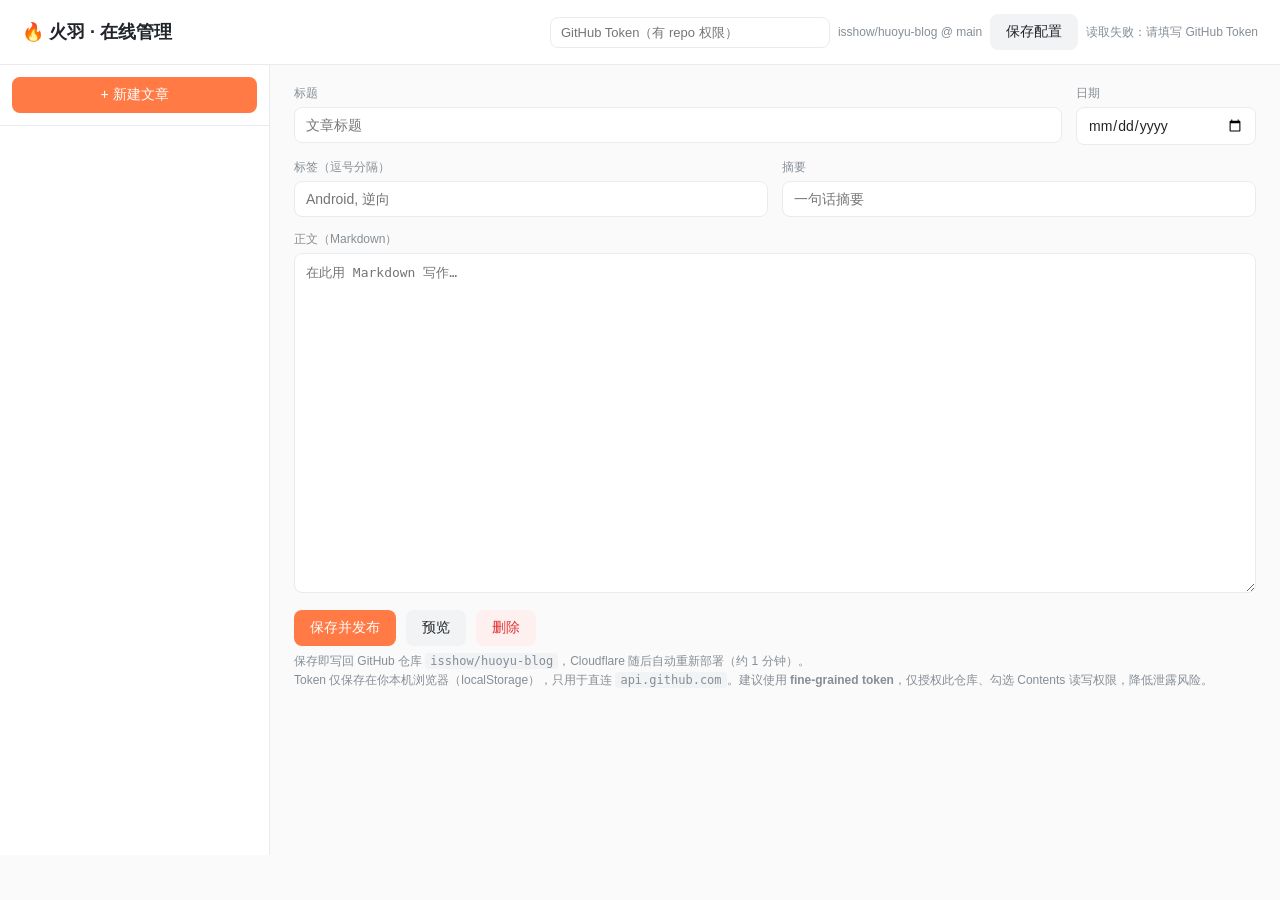
==== admin/index.html @ 3dd1e3a3 "feat: 在线管理后台（纯前端+GitHub API，可远程写文章并发布）" ====
<!DOCTYPE html>
<html lang="zh-CN">
<head>
<meta charset="UTF-8" />
<meta name="viewport" content="width=device-width, initial-scale=1.0" />
<title>火羽 · 在线管理</title>
<style>
  :root {
    --bg: #fafafa; --panel: #ffffff; --border: #e9ecef; --text: #212529;
    --muted: #868e96; --accent: #ff7a45; --accent-soft: #fff1e8; --radius: 10px;
    --shadow: 0 1px 3px rgba(0,0,0,.06);
  }
  * { box-sizing: border-box; }
  body {
    margin: 0; background: var(--bg); color: var(--text);
    font-family: -apple-system, BlinkMacSystemFont, "Segoe UI", "PingFang SC", "Microsoft YaHei", sans-serif;
    font-size: 14px;
  }
  header {
    padding: 14px 22px; border-bottom: 1px solid var(--border); background: var(--panel);
    display: flex; align-items: center; justify-content: space-between; gap: 16px; flex-wrap: wrap;
  }
  header h1 { font-size: 18px; margin: 0; }
  header h1 .feather { color: var(--accent); }
  .cfg { display: flex; align-items: center; gap: 8px; flex-wrap: wrap; }
  .cfg input {
    padding: 7px 10px; border: 1px solid var(--border); border-radius: 8px; font-size: 13px;
    font-family: inherit; background: #fff;
  }
  .cfg input.token { width: 280px; }
  .cfg .repo { color: var(--muted); font-size: 12px; }
  .status { font-size: 12px; color: var(--muted); }
  .layout { display: flex; height: calc(100vh - 110px); }
  .sidebar {
    width: 270px; min-width: 270px; border-right: 1px solid var(--border);
    background: var(--panel); display: flex; flex-direction: column;
  }
  .side-actions { padding: 12px; border-bottom: 1px solid var(--border); }
  .post-list { overflow-y: auto; flex: 1; }
  .post-item { padding: 11px 14px; border-bottom: 1px solid var(--border); cursor: pointer; }
  .post-item:hover { background: var(--accent-soft); }
  .post-item.active { background: var(--accent-soft); border-left: 3px solid var(--accent); padding-left: 11px; }
  .post-item .t { font-weight: 600; margin-bottom: 3px; }
  .post-item .m { color: var(--muted); font-size: 12px; }
  .editor { flex: 1; padding: 20px 24px; overflow-y: auto; }
  .field { margin-bottom: 14px; }
  .field label { display: block; font-size: 12px; color: var(--muted); margin-bottom: 5px; }
  .field input, .field textarea {
    width: 100%; padding: 9px 11px; border: 1px solid var(--border); border-radius: 8px;
    font-size: 14px; font-family: inherit; background: #fff; color: var(--text);
  }
  .field input:focus, .field textarea:focus { outline: none; border-color: var(--accent); }
  .field textarea.content { min-height: 340px; resize: vertical; font-family: "SFMono-Regular", Consolas, Menlo, monospace; font-size: 13px; line-height: 1.6; }
  .row { display: flex; gap: 14px; }
  .row .field { flex: 1; }
  .actions { display: flex; gap: 10px; margin-top: 6px; }
  button {
    border: none; border-radius: 8px; padding: 9px 16px; font-size: 14px; cursor: pointer; font-family: inherit;
  }
  .btn-primary { background: var(--accent); color: #fff; }
  .btn-primary:hover { filter: brightness(1.05); }
  .btn-ghost { background: #f1f3f5; color: var(--text); }
  .btn-ghost:hover { background: #e9ecef; }
  .btn-danger { background: #fff0f0; color: #e03131; }
  .btn-danger:hover { background: #ffe3e3; }
  #preview {
    border: 1px dashed var(--border); border-radius: 8px; padding: 16px; display: none; background: #fff;
  }
  #preview h1,#preview h2,#preview h3 { margin-top: .6em; }
  #preview pre { background:#f6f8fa; padding:14px; border-radius:8px; overflow:auto; }
  #preview code { background:#f3f4f6; padding:2px 5px; border-radius:4px; font-size:.9em; }
  #preview pre code { background:none; padding:0; }
  .hint { font-size: 12px; color: var(--muted); margin: 6px 0 0; line-height: 1.6; }
  .hint code { background:#f1f3f5; padding:1px 5px; border-radius:4px; }
</style>
</head>
<body>
<header>
  <h1><span class="feather">🔥</span> 火羽 · 在线管理</h1>
  <div class="cfg">
    <input class="token" id="f-token" type="password" placeholder="GitHub Token（有 repo 权限）" />
    <span class="repo" id="repo-label">isshow/huoyu-blog @ main</span>
    <button class="btn-ghost" id="btn-cfg">保存配置</button>
    <span class="status" id="status">就绪</span>
  </div>
</header>

<div class="layout">
  <aside class="sidebar">
    <div class="side-actions">
      <button class="btn-primary" id="btn-new" style="width:100%">+ 新建文章</button>
    </div>
    <div class="post-list" id="post-list"></div>
  </aside>

  <main class="editor">
    <input type="hidden" id="f-id" />
    <div class="row">
      <div class="field">
        <label>标题</label>
        <input id="f-title" placeholder="文章标题" />
      </div>
      <div class="field" style="max-width:180px">
        <label>日期</label>
        <input id="f-date" type="date" />
      </div>
    </div>
    <div class="row">
      <div class="field">
        <label>标签（逗号分隔）</label>
        <input id="f-tags" placeholder="Android, 逆向" />
      </div>
      <div class="field">
        <label>摘要</label>
        <input id="f-excerpt" placeholder="一句话摘要" />
      </div>
    </div>
    <div class="field">
      <label>正文（Markdown）</label>
      <textarea id="f-content" class="content" placeholder="在此用 Markdown 写作…"></textarea>
    </div>
    <div class="actions">
      <button class="btn-primary" id="btn-save">保存并发布</button>
      <button class="btn-ghost" id="btn-preview">预览</button>
      <button class="btn-danger" id="btn-delete">删除</button>
    </div>
    <p class="hint">
      保存即写回 GitHub 仓库 <code>isshow/huoyu-blog</code>，Cloudflare 随后自动重新部署（约 1 分钟）。<br>
      Token 仅保存在你本机浏览器（localStorage），只用于直连 <code>api.github.com</code>。建议使用
      <b>fine-grained token</b>，仅授权此仓库、勾选 Contents 读写权限，降低泄露风险。
    </p>
    <div id="preview" style="margin-top:16px"></div>
  </main>
</div>

<script src="../js/marked.min.js"></script>
<script src="../js/purify.min.js"></script>
<script src="../js/highlight.min.js"></script>
<script>
  const $ = id => document.getElementById(id);
  function setStatus(t) { $('status').textContent = t; }
  function esc(s) {
    return String(s).replace(/[&<>"]/g, c => ({ '&':'&amp;','<':'&lt;','>':'&gt;','"':'&quot;' }[c]));
  }

  const CFG = { owner: 'isshow', repo: 'huoyu-blog', branch: 'main' };
  let TOKEN = localStorage.getItem('huoyu-gh-token') || '';
  let POSTS = [];
  let currentId = null;

  // base64（兼容中文）
  function b64(str) { return btoa(unescape(encodeURIComponent(str))); }
  function ub64(b) { return decodeURIComponent(escape(atob(b))); }

  // GitHub Contents API
  async function gh(method, path, body) {
    const r = await fetch('https://api.github.com/repos/' + CFG.owner + '/' + CFG.repo + '/contents/' + path, {
      method,
      headers: {
        'Authorization': 'Bearer ' + TOKEN,
        'Accept': 'application/vnd.github+json',
        'Content-Type': 'application/json'
      },
      body: body ? JSON.stringify(body) : undefined
    });
    if (!r.ok) {
      const t = await r.text().catch(() => '');
      throw new Error(method + ' ' + path + ' -> ' + r.status + ' ' + t.slice(0, 200));
    }
    return r.status === 204 ? null : r.json();
  }

  function splitTags(s) {
    return (s || '').split(',').map(t => t.trim()).filter(Boolean);
  }
  function genId(date) {
    let base = 'post-' + String(date || '').replace(/-/g, '');
    if (!POSTS.find(p => p.id === base)) return base;
    return base + '-' + Math.random().toString(36).slice(2, 6);
  }

  // 读取列表：先试公开 raw（无需 token），失败且已填 token 则走 API
  async function loadList(activeId) {
    setStatus('加载列表…');
    let data;
    try {
      const r = await fetch(
        'https://raw.githubusercontent.com/' + CFG.owner + '/' + CFG.repo + '/' + CFG.branch + '/data/posts.json',
        { cache: 'no-cache' });
      if (!r.ok) throw 0;
      data = await r.json();
    } catch (e) {
      if (!TOKEN) { setStatus('读取失败：请填写 GitHub Token'); return; }
      const f = await gh('GET', 'data/posts.json');
      data = JSON.parse(ub64(f.content));
    }
    POSTS = data;
    renderList(activeId);
    setStatus('就绪 · 共 ' + POSTS.length + ' 篇');
  }

  function renderList(activeId) {
    $('post-list').innerHTML = POSTS.map(p => `
      <div class="post-item ${p.id === activeId ? 'active' : ''}" data-id="${p.id}">
        <div class="t">${esc(p.title)}</div>
        <div class="m">${esc(p.date)} · ${esc((p.tags || []).join(', '))}</div>
      </div>`).join('');
    $('post-list').querySelectorAll('.post-item').forEach(el => {
      el.onclick = () => selectPost(el.dataset.id);
    });
  }

  function selectPost(id) {
    const meta = POSTS.find(p => p.id === id);
    if (!meta) return;
    currentId = id;
    $('f-id').value = meta.id;
    $('f-title').value = meta.title || '';
    $('f-date').value = meta.date || '';
    $('f-tags').value = (meta.tags || []).join(', ');
    $('f-excerpt').value = meta.excerpt || '';
    $('f-content').value = meta.content || '';
    $('preview').style.display = 'none';
    $('preview').innerHTML = '';
    renderList(id);
  }

  function newPost() {
    currentId = null;
    $('f-id').value = '';
    $('f-title').value = '';
    $('f-date').value = new Date().toISOString().slice(0, 10);
    $('f-tags').value = '';
    $('f-excerpt').value = '';
    $('f-content').value = '';
    $('preview').style.display = 'none';
    $('preview').innerHTML = '';
    renderList();
  }

  async function save() {
    const title = $('f-title').value.trim();
    if (!title) { alert('标题不能为空'); return; }
    if (!TOKEN) { alert('请先在顶部填写 GitHub Token'); return; }
    const date = $('f-date').value.trim();
    const tags = splitTags($('f-tags').value);
    const excerpt = $('f-excerpt').value.trim();
    const content = $('f-content').value;
    const id = currentId || genId(date);
    const file = currentId
      ? (POSTS.find(p => p.id === currentId) || {}).file || (id + '.md')
      : (id + '.md');
    const meta = { id, title, date, tags, excerpt, file, content };

    setStatus('保存中…');
    try {
      // 1) data/posts.json（单一数据源，含正文）
      const listFile = await gh('GET', 'data/posts.json');
      let list = JSON.parse(ub64(listFile.content));
      list = currentId ? list.map(p => p.id === currentId ? meta : p) : [meta, ...list];
      await gh('PUT', 'data/posts.json', {
        message: 'posts: ' + title,
        content: b64(JSON.stringify(list, null, 2)),
        sha: listFile.sha
      });
      // 2) posts/<file>.md（仓库存档）
      const mdPath = 'posts/' + file;
      try {
        const mdf = await gh('GET', mdPath);
        await gh('PUT', mdPath, { message: 'md: ' + file, content: b64(content), sha: mdf.sha });
      } catch (e) { await gh('PUT', mdPath, { message: 'md: ' + file, content: b64(content) }); }
      // 3) js/posts-data.js（离线/双击一致）
      const dataJs = 'window.POSTS_DATA = ' + JSON.stringify(list, null, 2).replace(/<\//g, '<\\/') + ';\n';
      try {
        const df = await gh('GET', 'js/posts-data.js');
        await gh('PUT', 'js/posts-data.js', { message: 'rebuild posts-data.js', content: b64(dataJs), sha: df.sha });
      } catch (e) { await gh('PUT', 'js/posts-data.js', { message: 'rebuild posts-data.js', content: b64(dataJs) }); }

      POSTS = list;
      currentId = id;
      $('f-id').value = id;
      renderList(id);
      setStatus('已保存并发布 ✓ 等待 Cloudflare 重新部署');
    } catch (e) {
      setStatus('失败：' + e.message);
    }
  }

  async function del() {
    if (!currentId) { alert('没有选中文章'); return; }
    if (!TOKEN) { alert('请先填写 GitHub Token'); return; }
    if (!confirm('确定删除这篇文章？此操作不可恢复。')) return;
    setStatus('删除中…');
    try {
      const listFile = await gh('GET', 'data/posts.json');
      let list = JSON.parse(ub64(listFile.content));
      const meta = list.find(p => p.id === currentId);
      list = list.filter(p => p.id !== currentId);
      await gh('PUT', 'data/posts.json', {
        message: 'del: ' + currentId,
        content: b64(JSON.stringify(list, null, 2)),
        sha: listFile.sha
      });
      if (meta && meta.file) {
        try { const mdf = await gh('GET', 'posts/' + meta.file); await gh('DELETE', 'posts/' + meta.file, { message: 'del: ' + meta.file, sha: mdf.sha }); } catch (e) {}
      }
      const dataJs = 'window.POSTS_DATA = ' + JSON.stringify(list, null, 2).replace(/<\//g, '<\\/') + ';\n';
      try { const df = await gh('GET', 'js/posts-data.js'); await gh('PUT', 'js/posts-data.js', { message: 'rebuild', content: b64(dataJs), sha: df.sha }); } catch (e) {}
      setStatus('已删除并发布 ✓');
      newPost();
      await loadList();
    } catch (e) {
      setStatus('删除失败：' + e.message);
    }
  }

  function preview() {
    const box = $('preview');
    if (box.style.display === 'block') { box.style.display = 'none'; return; }
    const raw = marked.parse($('f-content').value);
    box.innerHTML = DOMPurify.sanitize(raw);
    box.querySelectorAll('pre code').forEach(b => { try { hljs.highlightElement(b); } catch (e) {} });
    box.style.display = 'block';
  }

  function saveCfg() {
    TOKEN = $('f-token').value.trim();
    localStorage.setItem('huoyu-gh-token', TOKEN);
    setStatus(TOKEN ? '配置已保存 ✓' : '已清除 Token');
  }

  $('btn-new').onclick = newPost;
  $('btn-save').onclick = save;
  $('btn-delete').onclick = del;
  $('btn-preview').onclick = preview;
  $('btn-cfg').onclick = saveCfg;

  $('f-token').value = TOKEN;
  marked.setOptions({ gfm: true, breaks: false, headerIds: true, mangle: false });
  loadList();
</script>
</body>
</html>
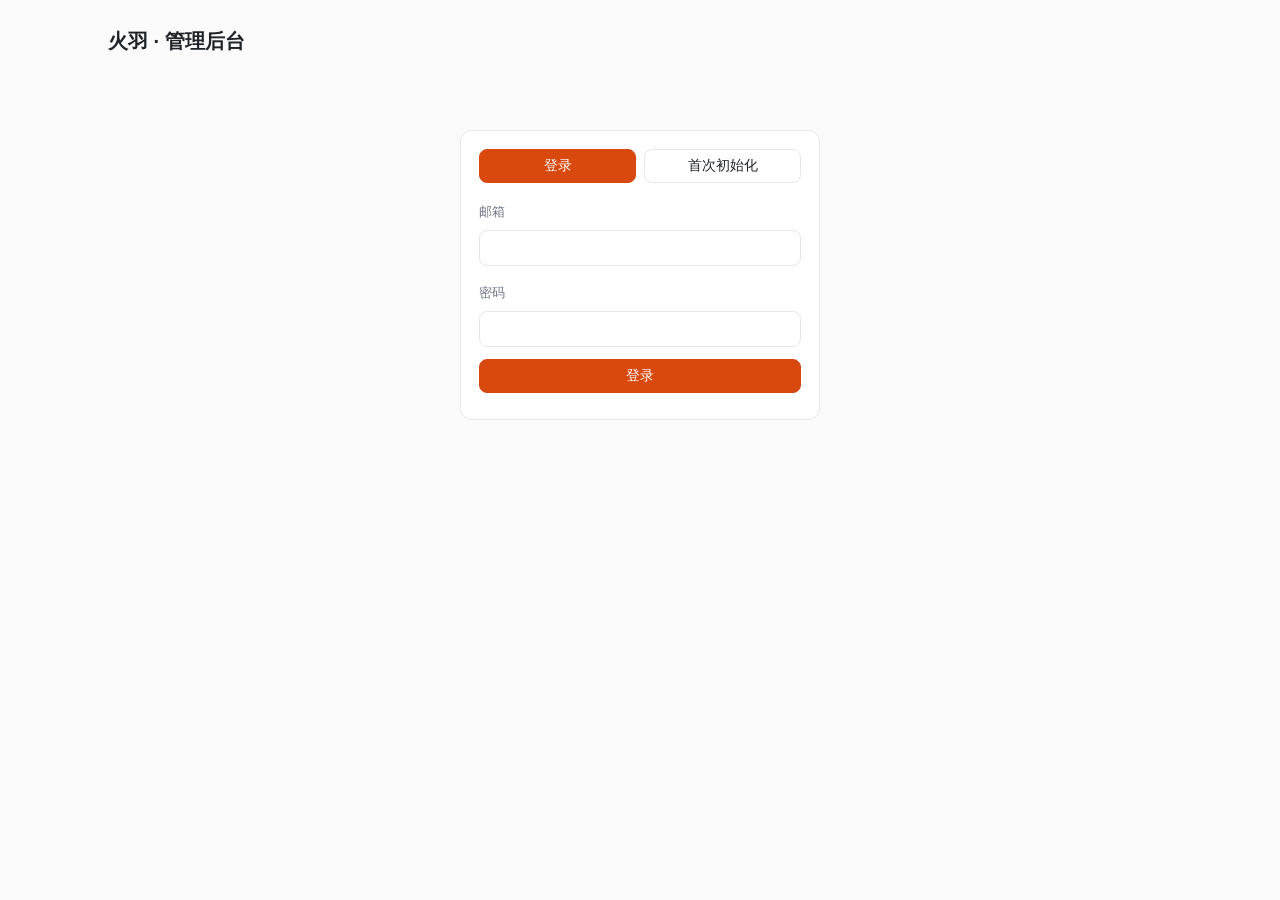
==== commit 6a36169e: "feat: 完整 CMS 后端（Cloudflare Pages Functions + D1，自带账号体系，无需 GitHub 即可写文）" ====
--- a/admin/index.html
+++ b/admin/index.html
@@ -1,343 +1,302 @@
 <!DOCTYPE html>
 <html lang="zh-CN">
 <head>
-<meta charset="UTF-8" />
-<meta name="viewport" content="width=device-width, initial-scale=1.0" />
-<title>火羽 · 在线管理</title>
-<style>
-  :root {
-    --bg: #fafafa; --panel: #ffffff; --border: #e9ecef; --text: #212529;
-    --muted: #868e96; --accent: #ff7a45; --accent-soft: #fff1e8; --radius: 10px;
-    --shadow: 0 1px 3px rgba(0,0,0,.06);
-  }
-  * { box-sizing: border-box; }
-  body {
-    margin: 0; background: var(--bg); color: var(--text);
-    font-family: -apple-system, BlinkMacSystemFont, "Segoe UI", "PingFang SC", "Microsoft YaHei", sans-serif;
-    font-size: 14px;
-  }
-  header {
-    padding: 14px 22px; border-bottom: 1px solid var(--border); background: var(--panel);
-    display: flex; align-items: center; justify-content: space-between; gap: 16px; flex-wrap: wrap;
-  }
-  header h1 { font-size: 18px; margin: 0; }
-  header h1 .feather { color: var(--accent); }
-  .cfg { display: flex; align-items: center; gap: 8px; flex-wrap: wrap; }
-  .cfg input {
-    padding: 7px 10px; border: 1px solid var(--border); border-radius: 8px; font-size: 13px;
-    font-family: inherit; background: #fff;
-  }
-  .cfg input.token { width: 280px; }
-  .cfg .repo { color: var(--muted); font-size: 12px; }
-  .status { font-size: 12px; color: var(--muted); }
-  .layout { display: flex; height: calc(100vh - 110px); }
-  .sidebar {
-    width: 270px; min-width: 270px; border-right: 1px solid var(--border);
-    background: var(--panel); display: flex; flex-direction: column;
-  }
-  .side-actions { padding: 12px; border-bottom: 1px solid var(--border); }
-  .post-list { overflow-y: auto; flex: 1; }
-  .post-item { padding: 11px 14px; border-bottom: 1px solid var(--border); cursor: pointer; }
-  .post-item:hover { background: var(--accent-soft); }
-  .post-item.active { background: var(--accent-soft); border-left: 3px solid var(--accent); padding-left: 11px; }
-  .post-item .t { font-weight: 600; margin-bottom: 3px; }
-  .post-item .m { color: var(--muted); font-size: 12px; }
-  .editor { flex: 1; padding: 20px 24px; overflow-y: auto; }
-  .field { margin-bottom: 14px; }
-  .field label { display: block; font-size: 12px; color: var(--muted); margin-bottom: 5px; }
-  .field input, .field textarea {
-    width: 100%; padding: 9px 11px; border: 1px solid var(--border); border-radius: 8px;
-    font-size: 14px; font-family: inherit; background: #fff; color: var(--text);
-  }
-  .field input:focus, .field textarea:focus { outline: none; border-color: var(--accent); }
-  .field textarea.content { min-height: 340px; resize: vertical; font-family: "SFMono-Regular", Consolas, Menlo, monospace; font-size: 13px; line-height: 1.6; }
-  .row { display: flex; gap: 14px; }
-  .row .field { flex: 1; }
-  .actions { display: flex; gap: 10px; margin-top: 6px; }
-  button {
-    border: none; border-radius: 8px; padding: 9px 16px; font-size: 14px; cursor: pointer; font-family: inherit;
-  }
-  .btn-primary { background: var(--accent); color: #fff; }
-  .btn-primary:hover { filter: brightness(1.05); }
-  .btn-ghost { background: #f1f3f5; color: var(--text); }
-  .btn-ghost:hover { background: #e9ecef; }
-  .btn-danger { background: #fff0f0; color: #e03131; }
-  .btn-danger:hover { background: #ffe3e3; }
-  #preview {
-    border: 1px dashed var(--border); border-radius: 8px; padding: 16px; display: none; background: #fff;
-  }
-  #preview h1,#preview h2,#preview h3 { margin-top: .6em; }
-  #preview pre { background:#f6f8fa; padding:14px; border-radius:8px; overflow:auto; }
-  #preview code { background:#f3f4f6; padding:2px 5px; border-radius:4px; font-size:.9em; }
-  #preview pre code { background:none; padding:0; }
-  .hint { font-size: 12px; color: var(--muted); margin: 6px 0 0; line-height: 1.6; }
-  .hint code { background:#f1f3f5; padding:1px 5px; border-radius:4px; }
-</style>
+  <meta charset="UTF-8" />
+  <meta name="viewport" content="width=device-width, initial-scale=1.0" />
+  <title>火羽 · 管理后台</title>
+  <link rel="stylesheet" href="../css/style.css" />
+  <link id="hljs-theme" rel="stylesheet" href="../css/highlight.css" />
+  <style>
+    body { background: var(--bg, #fafafa); }
+    .admin-wrap { max-width: 1100px; margin: 0 auto; padding: 24px 18px 60px; }
+    .admin-head { display: flex; align-items: center; justify-content: space-between; margin-bottom: 18px; }
+    .admin-head h1 { font-size: 20px; margin: 0; }
+    .admin-head .who { font-size: 13px; color: var(--muted, #868e96); }
+    .btn { border: 1px solid var(--border, #e9ecef); background: #fff; color: var(--text, #212529);
+           padding: 7px 14px; border-radius: 8px; cursor: pointer; font-size: 14px; }
+    .btn:hover { border-color: var(--accent, #ff7a45); }
+    .btn-primary { background: var(--accent, #ff7a45); color: #fff; border-color: var(--accent, #ff7a45); }
+    .btn-primary:hover { opacity: .92; }
+    .btn-ghost { background: transparent; }
+    .btn-danger { color: #e03131; border-color: #ffc9c9; }
+    .btn-sm { padding: 4px 10px; font-size: 13px; }
+    .card { background: var(--card, #fff); border: 1px solid var(--border, #e9ecef); border-radius: 12px; padding: 18px; }
+    .login-box { max-width: 360px; margin: 8vh auto; }
+    .login-box input { width: 100%; padding: 9px 11px; margin: 6px 0 12px; border: 1px solid var(--border, #e9ecef);
+                      border-radius: 8px; font-size: 14px; }
+    .login-box label { font-size: 13px; color: var(--muted, #868e96); }
+    .tabs { display: flex; gap: 8px; margin-bottom: 14px; }
+    .tabs button { flex: 1; }
+    .layout { display: grid; grid-template-columns: 280px 1fr; gap: 18px; align-items: start; }
+    @media (max-width: 760px){ .layout { grid-template-columns: 1fr; } }
+    .post-list-item { display: flex; align-items: center; justify-content: space-between; gap: 8px;
+                      padding: 9px 4px; border-bottom: 1px solid var(--border, #e9ecef); }
+    .post-list-item:last-child { border-bottom: none; }
+    .post-list-item .t { font-size: 14px; overflow: hidden; text-overflow: ellipsis; white-space: nowrap; }
+    .post-list-item .d { font-size: 12px; color: var(--muted, #868e96); }
+    .badge { font-size: 11px; padding: 1px 7px; border-radius: 999px; background: #fff4e6; color: #d9480f; }
+    .badge.pub { background: #ebfbee; color: #2b8a3e; }
+    .editor input, .editor textarea { width: 100%; padding: 9px 11px; margin: 6px 0 12px;
+        border: 1px solid var(--border, #e9ecef); border-radius: 8px; font-size: 14px; font-family: inherit; }
+    .editor textarea { min-height: 320px; resize: vertical; line-height: 1.6; }
+    .row2 { display: grid; grid-template-columns: 1fr 1fr; gap: 12px; }
+    .preview { border: 1px dashed var(--border, #e9ecef); border-radius: 10px; padding: 16px; margin-top: 8px;
+               min-height: 120px; }
+    .status { font-size: 13px; margin-top: 8px; color: var(--muted, #868e96); }
+    .status.ok { color: #2b8a3e; }
+    .status.err { color: #e03131; }
+    .section-title { font-size: 13px; font-weight: 600; color: var(--muted, #868e96); margin: 18px 0 6px; }
+    .hidden { display: none !important; }
+  </style>
 </head>
 <body>
-<header>
-  <h1><span class="feather">🔥</span> 火羽 · 在线管理</h1>
-  <div class="cfg">
-    <input class="token" id="f-token" type="password" placeholder="GitHub Token（有 repo 权限）" />
-    <span class="repo" id="repo-label">isshow/huoyu-blog @ main</span>
-    <button class="btn-ghost" id="btn-cfg">保存配置</button>
-    <span class="status" id="status">就绪</span>
+  <div class="admin-wrap">
+    <div class="admin-head">
+      <h1>火羽 · 管理后台</h1>
+      <div class="who" id="who"></div>
+    </div>
+    <div id="root"></div>
   </div>
-</header>
-
-<div class="layout">
-  <aside class="sidebar">
-    <div class="side-actions">
-      <button class="btn-primary" id="btn-new" style="width:100%">+ 新建文章</button>
-    </div>
-    <div class="post-list" id="post-list"></div>
-  </aside>
-
-  <main class="editor">
-    <input type="hidden" id="f-id" />
-    <div class="row">
-      <div class="field">
-        <label>标题</label>
-        <input id="f-title" placeholder="文章标题" />
-      </div>
-      <div class="field" style="max-width:180px">
-        <label>日期</label>
-        <input id="f-date" type="date" />
-      </div>
-    </div>
-    <div class="row">
-      <div class="field">
-        <label>标签（逗号分隔）</label>
-        <input id="f-tags" placeholder="Android, 逆向" />
-      </div>
-      <div class="field">
-        <label>摘要</label>
-        <input id="f-excerpt" placeholder="一句话摘要" />
-      </div>
-    </div>
-    <div class="field">
-      <label>正文（Markdown）</label>
-      <textarea id="f-content" class="content" placeholder="在此用 Markdown 写作…"></textarea>
-    </div>
-    <div class="actions">
-      <button class="btn-primary" id="btn-save">保存并发布</button>
-      <button class="btn-ghost" id="btn-preview">预览</button>
-      <button class="btn-danger" id="btn-delete">删除</button>
-    </div>
-    <p class="hint">
-      保存即写回 GitHub 仓库 <code>isshow/huoyu-blog</code>，Cloudflare 随后自动重新部署（约 1 分钟）。<br>
-      Token 仅保存在你本机浏览器（localStorage），只用于直连 <code>api.github.com</code>。建议使用
-      <b>fine-grained token</b>，仅授权此仓库、勾选 Contents 读写权限，降低泄露风险。
-    </p>
-    <div id="preview" style="margin-top:16px"></div>
-  </main>
-</div>
-
-<script src="../js/marked.min.js"></script>
-<script src="../js/purify.min.js"></script>
-<script src="../js/highlight.min.js"></script>
-<script>
-  const $ = id => document.getElementById(id);
-  function setStatus(t) { $('status').textContent = t; }
-  function esc(s) {
-    return String(s).replace(/[&<>"]/g, c => ({ '&':'&amp;','<':'&lt;','>':'&gt;','"':'&quot;' }[c]));
-  }
-
-  const CFG = { owner: 'isshow', repo: 'huoyu-blog', branch: 'main' };
-  let TOKEN = localStorage.getItem('huoyu-gh-token') || '';
-  let POSTS = [];
-  let currentId = null;
-
-  // base64（兼容中文）
-  function b64(str) { return btoa(unescape(encodeURIComponent(str))); }
-  function ub64(b) { return decodeURIComponent(escape(atob(b))); }
-
-  // GitHub Contents API
-  async function gh(method, path, body) {
-    const r = await fetch('https://api.github.com/repos/' + CFG.owner + '/' + CFG.repo + '/contents/' + path, {
-      method,
-      headers: {
-        'Authorization': 'Bearer ' + TOKEN,
-        'Accept': 'application/vnd.github+json',
-        'Content-Type': 'application/json'
-      },
-      body: body ? JSON.stringify(body) : undefined
-    });
-    if (!r.ok) {
-      const t = await r.text().catch(() => '');
-      throw new Error(method + ' ' + path + ' -> ' + r.status + ' ' + t.slice(0, 200));
-    }
-    return r.status === 204 ? null : r.json();
-  }
-
-  function splitTags(s) {
-    return (s || '').split(',').map(t => t.trim()).filter(Boolean);
-  }
-  function genId(date) {
-    let base = 'post-' + String(date || '').replace(/-/g, '');
-    if (!POSTS.find(p => p.id === base)) return base;
-    return base + '-' + Math.random().toString(36).slice(2, 6);
-  }
-
-  // 读取列表：先试公开 raw（无需 token），失败且已填 token 则走 API
-  async function loadList(activeId) {
-    setStatus('加载列表…');
-    let data;
-    try {
-      const r = await fetch(
-        'https://raw.githubusercontent.com/' + CFG.owner + '/' + CFG.repo + '/' + CFG.branch + '/data/posts.json',
-        { cache: 'no-cache' });
-      if (!r.ok) throw 0;
-      data = await r.json();
-    } catch (e) {
-      if (!TOKEN) { setStatus('读取失败：请填写 GitHub Token'); return; }
-      const f = await gh('GET', 'data/posts.json');
-      data = JSON.parse(ub64(f.content));
-    }
-    POSTS = data;
-    renderList(activeId);
-    setStatus('就绪 · 共 ' + POSTS.length + ' 篇');
-  }
-
-  function renderList(activeId) {
-    $('post-list').innerHTML = POSTS.map(p => `
-      <div class="post-item ${p.id === activeId ? 'active' : ''}" data-id="${p.id}">
-        <div class="t">${esc(p.title)}</div>
-        <div class="m">${esc(p.date)} · ${esc((p.tags || []).join(', '))}</div>
-      </div>`).join('');
-    $('post-list').querySelectorAll('.post-item').forEach(el => {
-      el.onclick = () => selectPost(el.dataset.id);
-    });
-  }
-
-  function selectPost(id) {
-    const meta = POSTS.find(p => p.id === id);
-    if (!meta) return;
-    currentId = id;
-    $('f-id').value = meta.id;
-    $('f-title').value = meta.title || '';
-    $('f-date').value = meta.date || '';
-    $('f-tags').value = (meta.tags || []).join(', ');
-    $('f-excerpt').value = meta.excerpt || '';
-    $('f-content').value = meta.content || '';
-    $('preview').style.display = 'none';
-    $('preview').innerHTML = '';
-    renderList(id);
-  }
-
-  function newPost() {
-    currentId = null;
-    $('f-id').value = '';
-    $('f-title').value = '';
-    $('f-date').value = new Date().toISOString().slice(0, 10);
-    $('f-tags').value = '';
-    $('f-excerpt').value = '';
-    $('f-content').value = '';
-    $('preview').style.display = 'none';
-    $('preview').innerHTML = '';
-    renderList();
-  }
-
-  async function save() {
-    const title = $('f-title').value.trim();
-    if (!title) { alert('标题不能为空'); return; }
-    if (!TOKEN) { alert('请先在顶部填写 GitHub Token'); return; }
-    const date = $('f-date').value.trim();
-    const tags = splitTags($('f-tags').value);
-    const excerpt = $('f-excerpt').value.trim();
-    const content = $('f-content').value;
-    const id = currentId || genId(date);
-    const file = currentId
-      ? (POSTS.find(p => p.id === currentId) || {}).file || (id + '.md')
-      : (id + '.md');
-    const meta = { id, title, date, tags, excerpt, file, content };
-
-    setStatus('保存中…');
-    try {
-      // 1) data/posts.json（单一数据源，含正文）
-      const listFile = await gh('GET', 'data/posts.json');
-      let list = JSON.parse(ub64(listFile.content));
-      list = currentId ? list.map(p => p.id === currentId ? meta : p) : [meta, ...list];
-      await gh('PUT', 'data/posts.json', {
-        message: 'posts: ' + title,
-        content: b64(JSON.stringify(list, null, 2)),
-        sha: listFile.sha
-      });
-      // 2) posts/<file>.md（仓库存档）
-      const mdPath = 'posts/' + file;
+
+  <script src="../js/marked.min.js"></script>
+  <script src="../js/purify.min.js"></script>
+  <script src="../js/highlight.min.js"></script>
+  <script>
+  (function () {
+    'use strict';
+    const root = document.getElementById('root');
+    const whoEl = document.getElementById('who');
+    const $ = (s, el = document) => el.querySelector(s);
+    const api = (path, opts = {}) =>
+      fetch(path, Object.assign({ credentials: 'same-origin',
+        headers: { 'Content-Type': 'application/json' } }, opts));
+
+    let me = null;          // 当前用户
+    let posts = [];         // 文章列表
+    let users = [];         // 作者列表（管理员）
+    let editingId = null;   // 正在编辑的文章 id（null=新建）
+
+    function setStatus(msg, kind) {
+      const el = $('#status');
+      if (!el) return;
+      el.textContent = msg || '';
+      el.className = 'status' + (kind ? ' ' + kind : '');
+    }
+
+    // ---------- 鉴权 ----------
+    async function checkAuth() {
       try {
-        const mdf = await gh('GET', mdPath);
-        await gh('PUT', mdPath, { message: 'md: ' + file, content: b64(content), sha: mdf.sha });
-      } catch (e) { await gh('PUT', mdPath, { message: 'md: ' + file, content: b64(content) }); }
-      // 3) js/posts-data.js（离线/双击一致）
-      const dataJs = 'window.POSTS_DATA = ' + JSON.stringify(list, null, 2).replace(/<\//g, '<\\/') + ';\n';
-      try {
-        const df = await gh('GET', 'js/posts-data.js');
-        await gh('PUT', 'js/posts-data.js', { message: 'rebuild posts-data.js', content: b64(dataJs), sha: df.sha });
-      } catch (e) { await gh('PUT', 'js/posts-data.js', { message: 'rebuild posts-data.js', content: b64(dataJs) }); }
-
-      POSTS = list;
-      currentId = id;
-      $('f-id').value = id;
-      renderList(id);
-      setStatus('已保存并发布 ✓ 等待 Cloudflare 重新部署');
-    } catch (e) {
-      setStatus('失败：' + e.message);
-    }
-  }
-
-  async function del() {
-    if (!currentId) { alert('没有选中文章'); return; }
-    if (!TOKEN) { alert('请先填写 GitHub Token'); return; }
-    if (!confirm('确定删除这篇文章？此操作不可恢复。')) return;
-    setStatus('删除中…');
-    try {
-      const listFile = await gh('GET', 'data/posts.json');
-      let list = JSON.parse(ub64(listFile.content));
-      const meta = list.find(p => p.id === currentId);
-      list = list.filter(p => p.id !== currentId);
-      await gh('PUT', 'data/posts.json', {
-        message: 'del: ' + currentId,
-        content: b64(JSON.stringify(list, null, 2)),
-        sha: listFile.sha
-      });
-      if (meta && meta.file) {
-        try { const mdf = await gh('GET', 'posts/' + meta.file); await gh('DELETE', 'posts/' + meta.file, { message: 'del: ' + meta.file, sha: mdf.sha }); } catch (e) {}
-      }
-      const dataJs = 'window.POSTS_DATA = ' + JSON.stringify(list, null, 2).replace(/<\//g, '<\\/') + ';\n';
-      try { const df = await gh('GET', 'js/posts-data.js'); await gh('PUT', 'js/posts-data.js', { message: 'rebuild', content: b64(dataJs), sha: df.sha }); } catch (e) {}
-      setStatus('已删除并发布 ✓');
-      newPost();
-      await loadList();
-    } catch (e) {
-      setStatus('删除失败：' + e.message);
-    }
-  }
-
-  function preview() {
-    const box = $('preview');
-    if (box.style.display === 'block') { box.style.display = 'none'; return; }
-    const raw = marked.parse($('f-content').value);
-    box.innerHTML = DOMPurify.sanitize(raw);
-    box.querySelectorAll('pre code').forEach(b => { try { hljs.highlightElement(b); } catch (e) {} });
-    box.style.display = 'block';
-  }
-
-  function saveCfg() {
-    TOKEN = $('f-token').value.trim();
-    localStorage.setItem('huoyu-gh-token', TOKEN);
-    setStatus(TOKEN ? '配置已保存 ✓' : '已清除 Token');
-  }
-
-  $('btn-new').onclick = newPost;
-  $('btn-save').onclick = save;
-  $('btn-delete').onclick = del;
-  $('btn-preview').onclick = preview;
-  $('btn-cfg').onclick = saveCfg;
-
-  $('f-token').value = TOKEN;
-  marked.setOptions({ gfm: true, breaks: false, headerIds: true, mangle: false });
-  loadList();
-</script>
+        const r = await api('/api/auth/me');
+        const d = await r.json();
+        me = d.user;
+      } catch { me = null; }
+      render();
+    }
+    async function doLogin(e) {
+      e.preventDefault();
+      const email = $('#email').value.trim();
+      const password = $('#password').value;
+      const r = await api('/api/auth/login', { method: 'POST',
+        body: JSON.stringify({ email, password }) });
+      const d = await r.json();
+      if (!r.ok) { setStatus(d.error || '登录失败', 'err'); return; }
+      me = d.user; render();
+    }
+    async function doSetup(e) {
+      e.preventDefault();
+      const email = $('#s-email').value.trim();
+      const password = $('#s-password').value;
+      const display_name = $('#s-name').value.trim() || '博主';
+      const r = await api('/api/setup', { method: 'POST',
+        body: JSON.stringify({ email, password, display_name }) });
+      const d = await r.json();
+      if (!r.ok) { setStatus(d.error || '初始化失败', 'err'); return; }
+      me = d.user; render();
+    }
+    async function doLogout() {
+      await api('/api/auth/logout', { method: 'POST' });
+      me = null; posts = []; users = []; render();
+    }
+
+    // ---------- 数据 ----------
+    async function loadAll() {
+      const [pr, ur] = await Promise.all([
+        api('/api/posts'),
+        me.role === 'admin' ? api('/api/users') : Promise.resolve(null),
+      ]);
+      const pd = await pr.json();
+      posts = pd.posts || [];
+      if (ur) { const ud = await ur.json(); users = ud.users || []; }
+    }
+
+    async function savePost(e) {
+      e.preventDefault();
+      const payload = {
+        title: $('#f-title').value.trim(),
+        date: $('#f-date').value.trim(),
+        tags: $('#f-tags').value.split(',').map(s => s.trim()).filter(Boolean),
+        excerpt: $('#f-excerpt').value.trim(),
+        content: $('#f-content').value,
+        status: $('#f-status').value,
+      };
+      if (!payload.title) { setStatus('标题不能为空', 'err'); return; }
+      if (!payload.content) { setStatus('正文不能为空', 'err'); return; }
+      setStatus('保存中…');
+      const url = editingId ? '/api/posts/' + encodeURIComponent(editingId) : '/api/posts';
+      const method = editingId ? 'PUT' : 'POST';
+      const r = await api(url, { method, body: JSON.stringify(payload) });
+      const d = await r.json();
+      if (!r.ok) { setStatus(d.error || '保存失败', 'err'); return; }
+      if (!editingId && d.id) editingId = d.id;
+      setStatus('已保存 ✓', 'ok');
+      await loadAll(); renderEditor();
+    }
+    async function deletePost(id) {
+      if (!confirm('确定删除这篇文章？')) return;
+      const r = await api('/api/posts/' + encodeURIComponent(id), { method: 'DELETE' });
+      const d = await r.json();
+      if (!r.ok) { alert(d.error || '删除失败'); return; }
+      if (editingId === id) editingId = null;
+      await loadAll(); renderEditor();
+    }
+    async function createUser(e) {
+      e.preventDefault();
+      const email = $('#u-email').value.trim();
+      const password = $('#u-password').value;
+      const display_name = $('#u-name').value.trim();
+      const r = await api('/api/users', { method: 'POST',
+        body: JSON.stringify({ email, password, display_name }) });
+      const d = await r.json();
+      if (!r.ok) { alert(d.error || '创建失败'); return; }
+      $('#u-email').value = ''; $('#u-password').value = ''; $('#u-name').value = '';
+      await loadAll(); renderSidebar();
+    }
+
+    // ---------- 渲染 ----------
+    function render() {
+      whoEl.innerHTML = me ? `已登录：${me.display_name}（${me.role === 'admin' ? '管理员' : '作者'}）` : '';
+      if (!me) return renderLogin();
+      loadAll().then(renderApp).catch(err => renderLogin(err));
+    }
+    function renderLogin(err) {
+      root.innerHTML = `
+        <div class="card login-box">
+          <div class="tabs">
+            <button class="btn btn-primary" id="tab-login">登录</button>
+            <button class="btn" id="tab-setup">首次初始化</button>
+          </div>
+          <div id="login-pane">
+            <form id="login-form">
+              <label>邮箱</label><input id="email" type="email" required />
+              <label>密码</label><input id="password" type="password" required />
+              <button class="btn btn-primary" style="width:100%" type="submit">登录</button>
+            </form>
+          </div>
+          <div id="setup-pane" class="hidden">
+            <form id="setup-form">
+              <label>管理员邮箱</label><input id="s-email" type="email" required />
+              <label>密码（至少 6 位）</label><input id="s-password" type="password" required />
+              <label>显示名</label><input id="s-name" placeholder="博主" />
+              <button class="btn btn-primary" style="width:100%" type="submit">创建管理员</button>
+            </form>
+            <p class="status">仅在系统尚无任何账号时需要；已有账号请走「登录」。</p>
+          </div>
+          <div id="status" class="status ${err ? 'err' : ''}">${err ? String(err.message || err) : ''}</div>
+        </div>`;
+      $('#tab-login').onclick = () => { $('#login-pane').classList.remove('hidden'); $('#setup-pane').classList.add('hidden'); $('#tab-login').classList.add('btn-primary'); $('#tab-setup').classList.remove('btn-primary'); };
+      $('#tab-setup').onclick = () => { $('#setup-pane').classList.remove('hidden'); $('#login-pane').classList.add('hidden'); $('#tab-setup').classList.add('btn-primary'); $('#tab-login').classList.remove('btn-primary'); };
+      $('#login-form').onsubmit = doLogin;
+      $('#setup-form').onsubmit = doSetup;
+    }
+    function renderApp() {
+      root.innerHTML = `
+        <div style="display:flex;justify-content:flex-end;gap:8px;margin-bottom:12px">
+          <button class="btn" id="btn-new">+ 新建文章</button>
+          <button class="btn btn-ghost" id="btn-logout">退出</button>
+        </div>
+        <div class="layout">
+          <div>
+            <div class="section-title">文章（${posts.length}）</div>
+            <div class="card" id="sidebar"></div>
+            ${me.role === 'admin' ? `
+              <div class="section-title">作者管理</div>
+              <div class="card" id="authors"></div>` : ''}
+          </div>
+          <div class="card editor" id="editor"></div>
+        </div>`;
+      $('#btn-logout').onclick = doLogout;
+      $('#btn-new').onclick = () => { editingId = null; renderEditor(); };
+      renderSidebar();
+      if (me.role === 'admin') renderAuthors();
+      renderEditor();
+    }
+    function renderSidebar() {
+      const sb = $('#sidebar'); if (!sb) return;
+      sb.innerHTML = posts.map(p => `
+        <div class="post-list-item">
+          <div style="overflow:hidden">
+            <div class="t">${esc(p.title)}</div>
+            <div class="d">${esc(p.date)} · <span class="badge ${p.status === 'published' ? 'pub' : ''}">${p.status === 'published' ? '已发布' : '草稿'}</span></div>
+          </div>
+          <div style="display:flex;gap:6px">
+            <button class="btn btn-sm" data-edit="${p.id}">编辑</button>
+            ${me.role === 'admin' ? `<button class="btn btn-sm btn-danger" data-del="${p.id}">删</button>` : ''}
+          </div>
+        </div>`).join('') || '<div class="d">还没有文章</div>';
+      sb.querySelectorAll('[data-edit]').forEach(b => b.onclick = () => { editingId = b.dataset.edit; renderEditor(); });
+      sb.querySelectorAll('[data-del]').forEach(b => b.onclick = () => deletePost(b.dataset.del));
+    }
+    function renderAuthors() {
+      const a = $('#authors'); if (!a) return;
+      a.innerHTML = `
+        <form id="user-form" style="margin-bottom:10px">
+          <input id="u-email" type="email" placeholder="作者邮箱" style="width:100%;padding:7px 9px;margin:4px 0;border:1px solid var(--border,#e9ecef);border-radius:8px" />
+          <input id="u-password" type="password" placeholder="密码（至少6位）" style="width:100%;padding:7px 9px;margin:4px 0;border:1px solid var(--border,#e9ecef);border-radius:8px" />
+          <input id="u-name" placeholder="显示名（可选）" style="width:100%;padding:7px 9px;margin:4px 0;border:1px solid var(--border,#e9ecef);border-radius:8px" />
+          <button class="btn btn-primary btn-sm" type="submit" style="width:100%">添加作者</button>
+        </form>
+        <div>${users.map(u => `<div class="post-list-item"><div class="t">${esc(u.display_name)}</div><div class="d">${esc(u.email)} · ${u.role}</div></div>`).join('')}</div>`;
+      $('#user-form').onsubmit = createUser;
+    }
+    function renderEditor() {
+      const ed = $('#editor'); if (!ed) return;
+      const p = editingId ? posts.find(x => x.id === editingId) : null;
+      ed.innerHTML = `
+        <form id="post-form">
+          <input id="f-title" placeholder="标题" value="${p ? esc(p.title) : ''}" />
+          <div class="row2">
+            <div><label class="d">日期</label><input id="f-date" value="${p ? esc(p.date) : new Date().toISOString().slice(0,10)}" /></div>
+            <div><label class="d">标签（逗号分隔）</label><input id="f-tags" value="${p ? esc((p.tags||[]).join(',')) : ''}" /></div>
+          </div>
+          <input id="f-excerpt" placeholder="摘要（可选）" value="${p ? esc(p.excerpt || '') : ''}" />
+          <textarea id="f-content" placeholder="正文（Markdown）">${p ? esc(p.content || '') : ''}</textarea>
+          <div style="display:flex;gap:10px;align-items:center">
+            <select id="f-status" style="padding:7px 9px;border:1px solid var(--border,#e9ecef);border-radius:8px">
+              <option value="published" ${p && p.status==='published' ? 'selected':''}>已发布</option>
+              <option value="draft" ${p && p.status==='draft' ? 'selected':''}>草稿</option>
+            </select>
+            <button class="btn btn-primary" type="submit">保存</button>
+            <label style="font-size:13px;color:var(--muted,#868e96)"><input type="checkbox" id="f-preview-toggle" /> 预览</label>
+          </div>
+          <div class="status" id="status"></div>
+          <div class="preview hidden" id="preview"></div>
+        </form>`;
+      $('#post-form').onsubmit = savePost;
+      const toggle = $('#f-preview-toggle');
+      toggle.onchange = () => {
+        const pv = $('#preview');
+        pv.classList.toggle('hidden', !toggle.checked);
+        if (toggle.checked) {
+          try { pv.innerHTML = DOMPurify.sanitize(marked.parse($('#f-content').value)); } catch(e){}
+        }
+      };
+    }
+    function esc(s) {
+      return String(s == null ? '' : s).replace(/[&<>"']/g, c => ({'&':'&amp;','<':'&lt;','>':'&gt;','"':'&quot;',"'":'&#39;'}[c]));
+    }
+
+    checkAuth();
+  })();
+  </script>
 </body>
 </html>
--- a/css/style.css
+++ b/css/style.css
@@ -0,0 +1,307 @@
+:root {
+  --bg: #fafafa;
+  --surface: #ffffff;
+  --text: #1f2328;
+  --muted: #6b7280;
+  --border: #e7e7e9;
+  --accent: #d9480f;
+  --accent-soft: #fff1e8;
+  --tag-bg: #f1f3f5;
+  --tag-text: #495057;
+  --code-inline-bg: #f3f4f6;
+  --pre-bg: #f6f8fa;
+  --radius: 12px;
+  --maxw: 860px;
+  --shadow: 0 1px 3px rgba(0, 0, 0, 0.06), 0 1px 2px rgba(0, 0, 0, 0.04);
+}
+
+:root[data-theme="dark"] {
+  --bg: #0f1115;
+  --surface: #171a21;
+  --text: #e6e8eb;
+  --muted: #9aa3ad;
+  --border: #262b33;
+  --accent: #ff7a45;
+  --accent-soft: #2a1c14;
+  --tag-bg: #23272f;
+  --tag-text: #c2c8d0;
+  --code-inline-bg: #23272f;
+  --pre-bg: #11141a;
+  --shadow: 0 1px 3px rgba(0, 0, 0, 0.4);
+}
+
+* { box-sizing: border-box; }
+
+html { scroll-behavior: smooth; }
+
+body {
+  margin: 0;
+  font-family: -apple-system, BlinkMacSystemFont, "Segoe UI", "PingFang SC",
+    "Hiragino Sans GB", "Microsoft YaHei", Roboto, Helvetica, Arial, sans-serif;
+  background: var(--bg);
+  color: var(--text);
+  line-height: 1.7;
+  -webkit-font-smoothing: antialiased;
+}
+
+a { color: inherit; text-decoration: none; }
+
+.container {
+  max-width: var(--maxw);
+  margin: 0 auto;
+  padding: 0 20px;
+}
+
+/* Header */
+.site-header {
+  position: sticky;
+  top: 0;
+  z-index: 10;
+  background: rgba(255, 255, 255, 0.85);
+  backdrop-filter: saturate(180%) blur(10px);
+  border-bottom: 1px solid var(--border);
+}
+.header-inner {
+  display: flex;
+  align-items: center;
+  justify-content: space-between;
+  height: 60px;
+}
+.brand { display: flex; align-items: center; gap: 10px; font-weight: 700; }
+.brand-mark {
+  display: inline-flex;
+  align-items: center;
+  justify-content: center;
+  width: 30px; height: 30px;
+  background: var(--accent);
+  color: #fff;
+  border-radius: 8px;
+  font-size: 16px;
+}
+.brand-name { font-size: 18px; letter-spacing: 1px; }
+.nav { display: flex; gap: 22px; }
+.nav a {
+  color: var(--muted);
+  font-size: 15px;
+  padding: 4px 0;
+  border-bottom: 2px solid transparent;
+  transition: color .15s, border-color .15s;
+}
+.nav a:hover, .nav a.active {
+  color: var(--text);
+  border-color: var(--accent);
+}
+
+/* Main */
+main.container { padding-top: 40px; padding-bottom: 60px; min-height: 60vh; }
+.loading { color: var(--muted); text-align: center; padding: 60px 0; }
+
+/* Hero */
+.hero { margin-bottom: 36px; }
+.hero h1 { font-size: 30px; margin: 0 0 8px; letter-spacing: .5px; }
+.hero p { color: var(--muted); margin: 0; }
+
+/* Post list */
+.post-list { display: grid; gap: 16px; }
+.post-card {
+  background: var(--surface);
+  border: 1px solid var(--border);
+  border-radius: var(--radius);
+  padding: 20px 22px;
+  box-shadow: var(--shadow);
+  transition: transform .15s, border-color .15s, box-shadow .15s;
+  cursor: pointer;
+}
+.post-card:hover {
+  transform: translateY(-2px);
+  border-color: #d9d9dc;
+  box-shadow: 0 6px 18px rgba(0, 0, 0, 0.08);
+}
+.post-card h2 { font-size: 19px; margin: 0 0 8px; }
+.post-card .excerpt { color: var(--muted); margin: 0 0 14px; font-size: 15px; }
+.post-meta { display: flex; align-items: center; gap: 12px; flex-wrap: wrap; }
+.post-date { color: var(--muted); font-size: 13px; }
+
+/* Tags */
+.tag {
+  display: inline-block;
+  background: var(--tag-bg);
+  color: var(--tag-text);
+  font-size: 12px;
+  padding: 3px 10px;
+  border-radius: 999px;
+  cursor: pointer;
+  transition: background .15s, color .15s;
+}
+.tag:hover { background: var(--accent-soft); color: var(--accent); }
+.tag.active { background: var(--accent); color: #fff; }
+
+.tag-cloud { display: flex; flex-wrap: wrap; gap: 10px; margin: 20px 0 30px; }
+.section-title { font-size: 20px; margin: 0 0 4px; }
+
+/* Article */
+.article { background: var(--surface); border: 1px solid var(--border); border-radius: var(--radius); padding: 36px 40px; box-shadow: var(--shadow); }
+.article-header { margin-bottom: 28px; border-bottom: 1px solid var(--border); padding-bottom: 22px; }
+.article-header h1 { font-size: 28px; margin: 0 0 12px; line-height: 1.3; }
+.article-header .post-meta { margin-bottom: 14px; }
+
+/* Markdown content */
+.markdown { font-size: 16px; }
+.markdown h1, .markdown h2, .markdown h3 { line-height: 1.35; margin: 1.6em 0 .6em; }
+.markdown h2 { font-size: 22px; border-left: 3px solid var(--accent); padding-left: 12px; }
+.markdown h3 { font-size: 18px; }
+.markdown p { margin: .9em 0; }
+.markdown ul, .markdown ol { padding-left: 1.4em; }
+.markdown li { margin: .3em 0; }
+.markdown blockquote {
+  margin: 1.2em 0;
+  padding: 10px 18px;
+  background: var(--accent-soft);
+  border-left: 3px solid var(--accent);
+  color: #5a3a26;
+  border-radius: 0 8px 8px 0;
+}
+.markdown code {
+  background: var(--code-inline-bg);
+  padding: 2px 6px;
+  border-radius: 5px;
+  font-size: .9em;
+  font-family: "SFMono-Regular", Consolas, "Liberation Mono", Menlo, monospace;
+}
+.markdown pre {
+  background: var(--pre-bg);
+  padding: 16px 18px;
+  border-radius: 10px;
+  overflow-x: auto;
+  border: 1px solid var(--border);
+}
+.markdown pre code { background: none; padding: 0; font-size: .88em; }
+.markdown table { width: 100%; border-collapse: collapse; margin: 1.2em 0; font-size: 15px; }
+.markdown th, .markdown td { border: 1px solid var(--border); padding: 8px 12px; text-align: left; }
+.markdown th { background: #f7f7f8; }
+.markdown img { max-width: 100%; border-radius: 8px; }
+.markdown a { color: var(--accent); border-bottom: 1px solid transparent; }
+.markdown a:hover { border-color: var(--accent); }
+
+/* About */
+.about { background: var(--surface); border: 1px solid var(--border); border-radius: var(--radius); padding: 36px 40px; box-shadow: var(--shadow); }
+.about h2 { font-size: 22px; margin-top: 0; }
+.about .avatar {
+  width: 84px; height: 84px; border-radius: 50%;
+  background: var(--accent); color: #fff;
+  display: flex; align-items: center; justify-content: center;
+  font-size: 36px; font-weight: 700; margin-bottom: 16px;
+}
+
+.back-link { display: inline-block; margin-bottom: 18px; color: var(--muted); font-size: 14px; }
+.back-link:hover { color: var(--accent); }
+
+.empty { text-align: center; color: var(--muted); padding: 50px 0; }
+
+/* Footer */
+.site-footer { border-top: 1px solid var(--border); padding: 22px 0; color: var(--muted); font-size: 13px; }
+.site-footer .container { display: flex; gap: 8px; flex-wrap: wrap; }
+.site-footer .dot { opacity: .5; }
+
+@media (max-width: 600px) {
+  .article, .about { padding: 24px 20px; }
+  .article-header h1 { font-size: 23px; }
+  .hero h1 { font-size: 24px; }
+}
+
+/* 主题切换：平滑过渡 + 按钮 */
+body { transition: background .2s ease, color .2s ease; }
+
+/* 搜索框 */
+.searchbar { padding: 20px 20px 0; }
+#search-input {
+  width: 100%;
+  padding: 11px 16px;
+  font-size: 15px;
+  border: 1px solid var(--border);
+  border-radius: 10px;
+  background: var(--surface);
+  color: var(--text);
+  outline: none;
+  transition: border-color .15s, box-shadow .15s;
+}
+#search-input::placeholder { color: var(--muted); }
+#search-input:focus {
+  border-color: var(--accent);
+  box-shadow: 0 0 0 3px var(--accent-soft);
+}
+.site-footer a { color: var(--muted); }
+.site-footer a:hover { color: var(--accent); }
+
+/* 分页 */
+.pagination { display: flex; align-items: center; justify-content: center; gap: 8px; margin-top: 28px; flex-wrap: wrap; }
+.pagination button, .pagination .page-num {
+  min-width: 34px; height: 34px; padding: 0 10px;
+  border: 1px solid var(--border); background: var(--surface); color: var(--text);
+  border-radius: 8px; cursor: pointer; font-size: 14px;
+  display: inline-flex; align-items: center; justify-content: center;
+  transition: background .15s, border-color .15s, color .15s;
+}
+.pagination button:hover:not(:disabled), .pagination .page-num:hover { border-color: var(--accent); color: var(--accent); }
+.pagination button:disabled { opacity: .45; cursor: default; }
+.pagination .page-num.active { background: var(--accent); border-color: var(--accent); color: #fff; }
+.pagination .page-info { color: var(--muted); font-size: 13px; }
+
+/* 归档 */
+.archive-group { margin-bottom: 30px; }
+.archive-group h2 { font-size: 18px; border-left: 3px solid var(--accent); padding-left: 12px; margin: 0 0 14px; }
+.archive-list { list-style: none; margin: 0; padding: 0; }
+.archive-list li { padding: 9px 0; border-bottom: 1px dashed var(--border); display: flex; gap: 14px; align-items: baseline; }
+.archive-list .a-date { color: var(--muted); font-size: 13px; width: 56px; flex: none; font-variant-numeric: tabular-nums; }
+.archive-list a { color: var(--text); }
+.archive-list a:hover { color: var(--accent); }
+
+/* 文章底部上一篇/下一篇 */
+.post-nav { display: flex; gap: 14px; margin-top: 36px; padding-top: 22px; border-top: 1px solid var(--border); }
+.post-nav .pn {
+  flex: 1; min-width: 0;
+  display: flex; flex-direction: column; gap: 4px;
+  padding: 14px 16px;
+  border: 1px solid var(--border); border-radius: 10px;
+  background: var(--surface);
+  transition: border-color .15s, transform .15s;
+}
+.post-nav .pn:hover { border-color: var(--accent); transform: translateY(-2px); }
+.post-nav .pn-next { text-align: right; align-items: flex-end; }
+.post-nav .pn span { font-size: 12px; color: var(--muted); }
+.post-nav .pn strong {
+  font-size: 15px; font-weight: 600; color: var(--text);
+  overflow: hidden; text-overflow: ellipsis; display: -webkit-box;
+  -webkit-line-clamp: 1; -webkit-box-orient: vertical;
+}
+.post-nav .pn.disabled { visibility: hidden; }
+
+/* 阅读量 */
+.post-views { color: var(--muted); font-size: 13px; margin-left: auto; white-space: nowrap; }
+.post-meta { display: flex; align-items: center; gap: 10px; flex-wrap: wrap; }
+
+/* 评论区（Giscus，默认关闭，启用后显示） */
+.comments { margin-top: 38px; padding-top: 24px; border-top: 1px solid var(--border); }
+
+.theme-toggle {
+  background: none;
+  border: 1px solid var(--border);
+  color: var(--text);
+  width: 34px; height: 34px;
+  border-radius: 8px;
+  cursor: pointer;
+  font-size: 15px;
+  line-height: 1;
+  display: inline-flex;
+  align-items: center;
+  justify-content: center;
+  margin-left: 6px;
+  transition: background .15s, border-color .15s;
+}
+.theme-toggle:hover { background: var(--tag-bg); border-color: var(--accent); }
+
+:root[data-theme="dark"] .site-header {
+  background: rgba(23, 26, 33, 0.85);
+}
+:root[data-theme="dark"] .nav a:hover,
+:root[data-theme="dark"] .nav a.active { color: var(--text); }
--- a/css/highlight.css
+++ b/css/highlight.css
@@ -0,0 +1,10 @@
+pre code.hljs{display:block;overflow-x:auto;padding:1em}code.hljs{padding:3px 5px}/*!
+  Theme: GitHub
+  Description: Light theme as seen on github.com
+  Author: github.com
+  Maintainer: @Hirse
+  Updated: 2021-05-15
+
+  Outdated base version: https://github.com/primer/github-syntax-light
+  Current colors taken from GitHub's CSS
+*/.hljs{color:#24292e;background:#fff}.hljs-doctag,.hljs-keyword,.hljs-meta .hljs-keyword,.hljs-template-tag,.hljs-template-variable,.hljs-type,.hljs-variable.language_{color:#d73a49}.hljs-title,.hljs-title.class_,.hljs-title.class_.inherited__,.hljs-title.function_{color:#6f42c1}.hljs-attr,.hljs-attribute,.hljs-literal,.hljs-meta,.hljs-number,.hljs-operator,.hljs-selector-attr,.hljs-selector-class,.hljs-selector-id,.hljs-variable{color:#005cc5}.hljs-meta .hljs-string,.hljs-regexp,.hljs-string{color:#032f62}.hljs-built_in,.hljs-symbol{color:#e36209}.hljs-code,.hljs-comment,.hljs-formula{color:#6a737d}.hljs-name,.hljs-quote,.hljs-selector-pseudo,.hljs-selector-tag{color:#22863a}.hljs-subst{color:#24292e}.hljs-section{color:#005cc5;font-weight:700}.hljs-bullet{color:#735c0f}.hljs-emphasis{color:#24292e;font-style:italic}.hljs-strong{color:#24292e;font-weight:700}.hljs-addition{color:#22863a;background-color:#f0fff4}.hljs-deletion{color:#b31d28;background-color:#ffeef0}
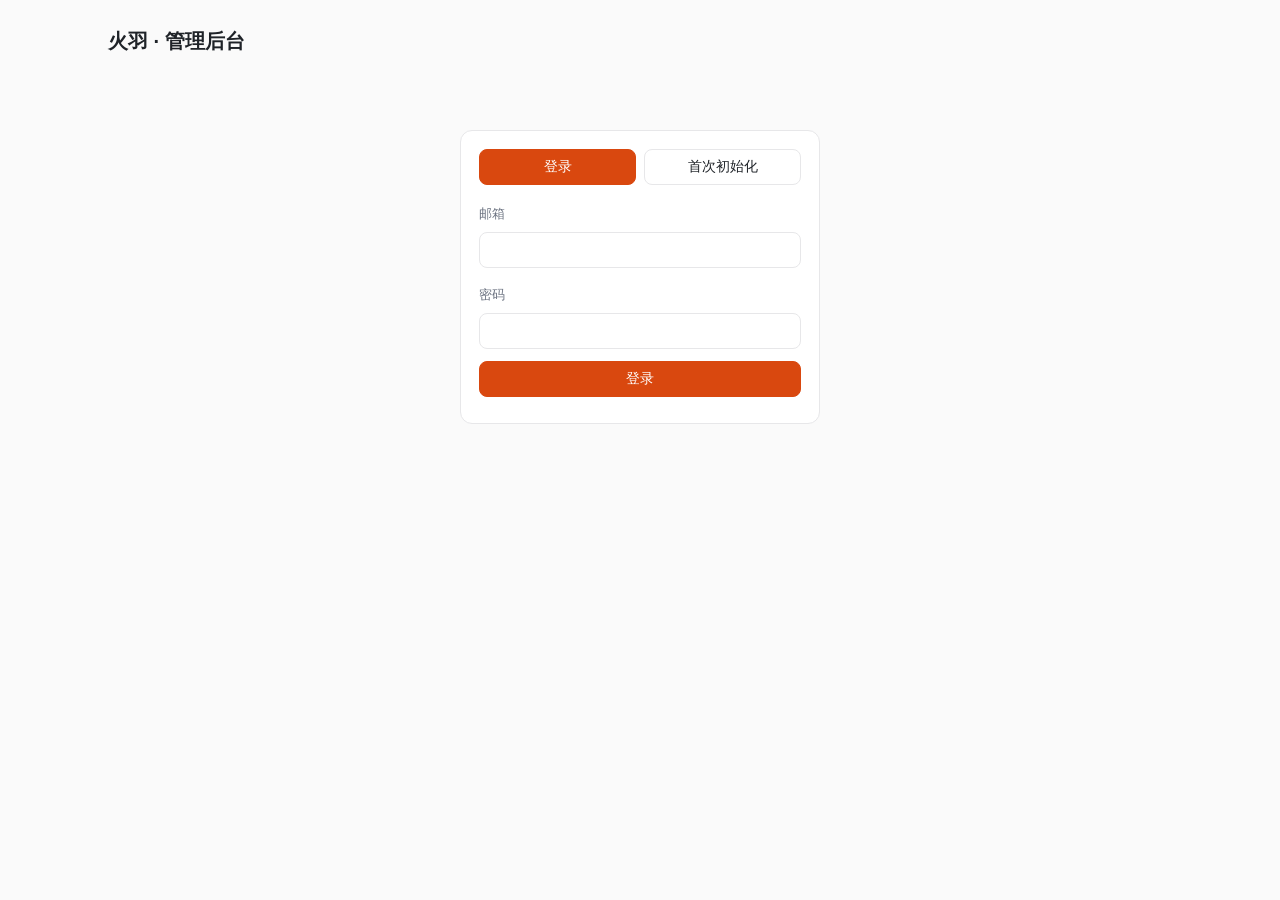
==== commit 0cbc7ab1: "style(admin): 统一全部按钮/下拉框/预览行高度并修复预览复选框对齐" ====
--- a/admin/index.html
+++ b/admin/index.html
@@ -13,13 +13,14 @@
     .admin-head h1 { font-size: 20px; margin: 0; }
     .admin-head .who { font-size: 13px; color: var(--muted, #868e96); }
     .btn { border: 1px solid var(--border, #e9ecef); background: #fff; color: var(--text, #212529);
-           padding: 7px 14px; border-radius: 8px; cursor: pointer; font-size: 14px; }
+           padding: 7px 14px; border-radius: 8px; cursor: pointer; font-size: 14px;
+           white-space: nowrap; height: 36px; display: inline-flex; align-items: center; justify-content: center; box-sizing: border-box; }
     .btn:hover { border-color: var(--accent, #ff7a45); }
     .btn-primary { background: var(--accent, #ff7a45); color: #fff; border-color: var(--accent, #ff7a45); }
     .btn-primary:hover { opacity: .92; }
     .btn-ghost { background: transparent; }
     .btn-danger { color: #e03131; border-color: #ffc9c9; }
-    .btn-sm { padding: 4px 10px; font-size: 13px; }
+    .btn-sm { padding: 4px 10px; font-size: 13px; white-space: nowrap; height: 30px; display: inline-flex; align-items: center; justify-content: center; box-sizing: border-box; }
     .card { background: var(--card, #fff); border: 1px solid var(--border, #e9ecef); border-radius: 12px; padding: 18px; }
     .login-box { max-width: 360px; margin: 8vh auto; }
     .login-box input { width: 100%; padding: 9px 11px; margin: 6px 0 12px; border: 1px solid var(--border, #e9ecef);
@@ -253,7 +254,7 @@
           <input id="u-email" type="email" placeholder="作者邮箱" style="width:100%;padding:7px 9px;margin:4px 0;border:1px solid var(--border,#e9ecef);border-radius:8px" />
           <input id="u-password" type="password" placeholder="密码（至少6位）" style="width:100%;padding:7px 9px;margin:4px 0;border:1px solid var(--border,#e9ecef);border-radius:8px" />
           <input id="u-name" placeholder="显示名（可选）" style="width:100%;padding:7px 9px;margin:4px 0;border:1px solid var(--border,#e9ecef);border-radius:8px" />
-          <button class="btn btn-primary btn-sm" type="submit" style="width:100%">添加作者</button>
+          <button class="btn btn-primary" type="submit" style="width:100%">添加作者</button>
         </form>
         <div>${users.map(u => `<div class="post-list-item"><div class="t">${esc(u.display_name)}</div><div class="d">${esc(u.email)} · ${u.role}</div></div>`).join('')}</div>`;
       $('#user-form').onsubmit = createUser;
@@ -271,12 +272,12 @@
           <input id="f-excerpt" placeholder="摘要（可选）" value="${p ? esc(p.excerpt || '') : ''}" />
           <textarea id="f-content" placeholder="正文（Markdown）">${p ? esc(p.content || '') : ''}</textarea>
           <div style="display:flex;gap:10px;align-items:center">
-            <select id="f-status" style="padding:7px 9px;border:1px solid var(--border,#e9ecef);border-radius:8px">
+            <select id="f-status" style="height:36px;padding:0 9px;border:1px solid var(--border,#e9ecef);border-radius:8px;font-size:14px;background:#fff">
               <option value="published" ${p && p.status==='published' ? 'selected':''}>已发布</option>
               <option value="draft" ${p && p.status==='draft' ? 'selected':''}>草稿</option>
             </select>
             <button class="btn btn-primary" type="submit">保存</button>
-            <label style="font-size:13px;color:var(--muted,#868e96)"><input type="checkbox" id="f-preview-toggle" /> 预览</label>
+            <label style="display:inline-flex;align-items:center;gap:6px;font-size:13px;color:var(--muted,#868e96);height:36px;cursor:pointer"><input type="checkbox" id="f-preview-toggle" style="width:16px;height:16px;margin:0" /> 预览</label>
           </div>
           <div class="status" id="status"></div>
           <div class="preview hidden" id="preview"></div>
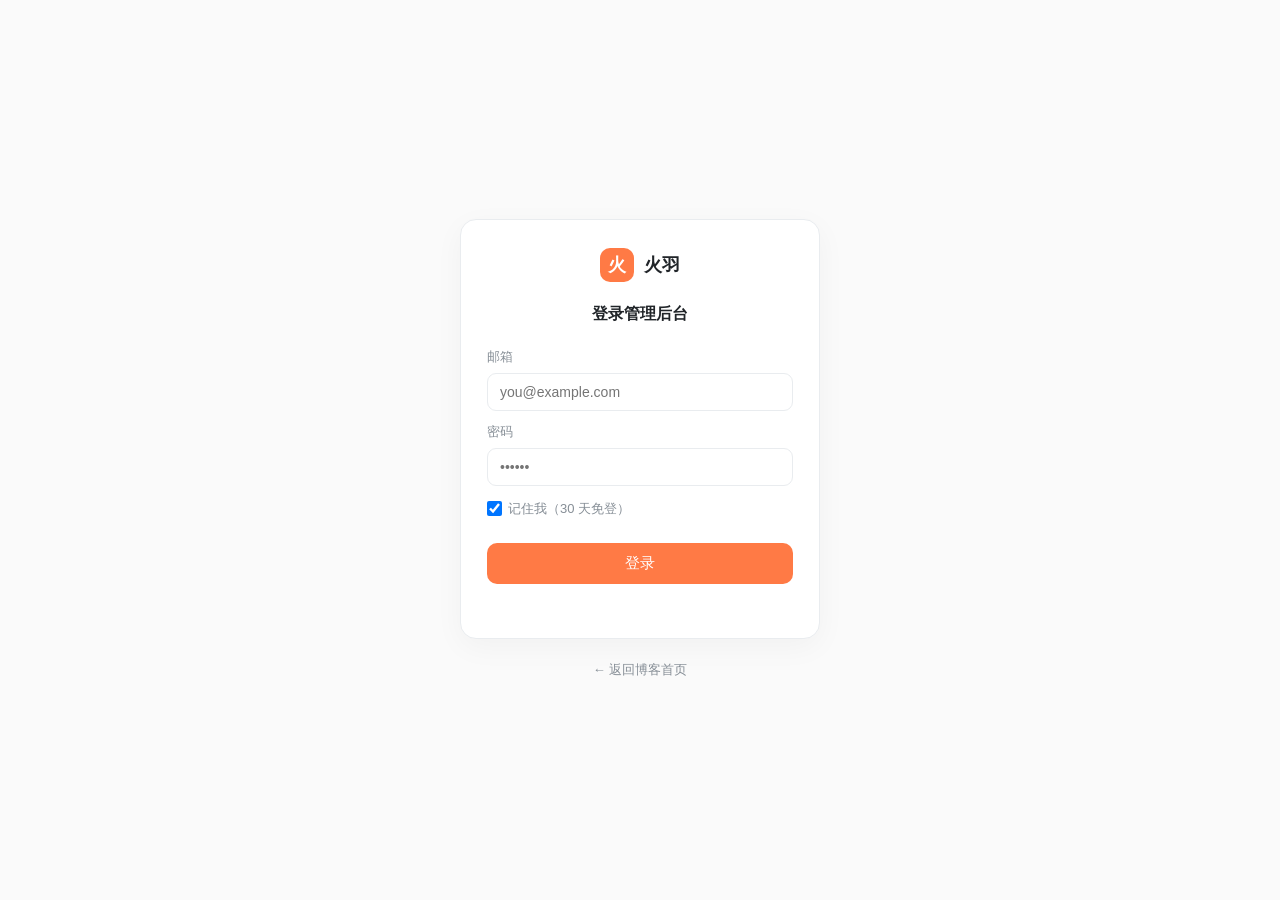
==== commit 9c32f247: "refactor(admin): 未登录跳转到 /login.html，移除 admin 内嵌登录卡" ====
--- a/admin/index.html
+++ b/admin/index.html
@@ -48,6 +48,10 @@
     .status.err { color: #e03131; }
     .section-title { font-size: 13px; font-weight: 600; color: var(--muted, #868e96); margin: 18px 0 6px; }
     .hidden { display: none !important; }
+    .modal-overlay { position: fixed; inset: 0; background: rgba(0,0,0,.35); display: flex; align-items: center; justify-content: center; z-index: 1000; padding: 16px; }
+    .modal-card { width: 100%; max-width: 340px; background: var(--card, #fff); border: 1px solid var(--border, #e9ecef); border-radius: 14px; padding: 22px; }
+    .modal-card label { display: block; font-size: 13px; color: var(--muted, #868e96); margin: 10px 0 5px; }
+    .modal-card input { width: 100%; padding: 9px 11px; margin: 0; border: 1px solid var(--border, #e9ecef); border-radius: 8px; font-size: 14px; font-family: inherit; box-sizing: border-box; }
   </style>
 </head>
 <body>
@@ -57,6 +61,23 @@
       <div class="who" id="who"></div>
     </div>
     <div id="root"></div>
+  </div>
+
+  <div id="pw-modal" class="modal-overlay hidden">
+    <div class="modal-card">
+      <h3 style="margin:0 0 14px;font-size:16px">修改密码</h3>
+      <label>当前密码</label>
+      <input id="pw-old" type="password" autocomplete="current-password" />
+      <label>新密码（至少 6 位）</label>
+      <input id="pw-new" type="password" autocomplete="new-password" />
+      <label>确认新密码</label>
+      <input id="pw-confirm" type="password" autocomplete="new-password" />
+      <div class="status" id="pw-status"></div>
+      <div style="display:flex;gap:8px;justify-content:flex-end;margin-top:14px">
+        <button class="btn" id="pw-cancel" type="button">取消</button>
+        <button class="btn btn-primary" id="pw-save" type="button">保存</button>
+      </div>
+    </div>
   </div>
 
   <script src="../js/marked.min.js"></script>
@@ -76,6 +97,7 @@
     let posts = [];         // 文章列表
     let users = [];         // 作者列表（管理员）
     let editingId = null;   // 正在编辑的文章 id（null=新建）
+    let sidebarQ = '';      // 后台文章列表搜索关键字
 
     function setStatus(msg, kind) {
       const el = $('#status');
@@ -93,30 +115,9 @@
       } catch { me = null; }
       render();
     }
-    async function doLogin(e) {
-      e.preventDefault();
-      const email = $('#email').value.trim();
-      const password = $('#password').value;
-      const r = await api('/api/auth/login', { method: 'POST',
-        body: JSON.stringify({ email, password }) });
-      const d = await r.json();
-      if (!r.ok) { setStatus(d.error || '登录失败', 'err'); return; }
-      me = d.user; render();
-    }
-    async function doSetup(e) {
-      e.preventDefault();
-      const email = $('#s-email').value.trim();
-      const password = $('#s-password').value;
-      const display_name = $('#s-name').value.trim() || '博主';
-      const r = await api('/api/setup', { method: 'POST',
-        body: JSON.stringify({ email, password, display_name }) });
-      const d = await r.json();
-      if (!r.ok) { setStatus(d.error || '初始化失败', 'err'); return; }
-      me = d.user; render();
-    }
     async function doLogout() {
       await api('/api/auth/logout', { method: 'POST' });
-      me = null; posts = []; users = []; render();
+      window.location.replace('/login.html');
     }
 
     // ---------- 数据 ----------
@@ -160,6 +161,13 @@
       if (editingId === id) editingId = null;
       await loadAll(); renderEditor();
     }
+    async function deleteUser(id) {
+      if (!confirm('确定删除该作者账号？其文章作者将变为「佚名」。')) return;
+      const r = await api('/api/users/' + encodeURIComponent(id), { method: 'DELETE' });
+      const d = await r.json();
+      if (!r.ok) { alert(d.error || '删除失败'); return; }
+      await loadAll(); renderAuthors();
+    }
     async function createUser(e) {
       e.preventDefault();
       const email = $('#u-email').value.trim();
@@ -176,48 +184,27 @@
     // ---------- 渲染 ----------
     function render() {
       whoEl.innerHTML = me ? `已登录：${me.display_name}（${me.role === 'admin' ? '管理员' : '作者'}）` : '';
-      if (!me) return renderLogin();
-      loadAll().then(renderApp).catch(err => renderLogin(err));
-    }
-    function renderLogin(err) {
-      root.innerHTML = `
-        <div class="card login-box">
-          <div class="tabs">
-            <button class="btn btn-primary" id="tab-login">登录</button>
-            <button class="btn" id="tab-setup">首次初始化</button>
-          </div>
-          <div id="login-pane">
-            <form id="login-form">
-              <label>邮箱</label><input id="email" type="email" required />
-              <label>密码</label><input id="password" type="password" required />
-              <button class="btn btn-primary" style="width:100%" type="submit">登录</button>
-            </form>
-          </div>
-          <div id="setup-pane" class="hidden">
-            <form id="setup-form">
-              <label>管理员邮箱</label><input id="s-email" type="email" required />
-              <label>密码（至少 6 位）</label><input id="s-password" type="password" required />
-              <label>显示名</label><input id="s-name" placeholder="博主" />
-              <button class="btn btn-primary" style="width:100%" type="submit">创建管理员</button>
-            </form>
-            <p class="status">仅在系统尚无任何账号时需要；已有账号请走「登录」。</p>
-          </div>
-          <div id="status" class="status ${err ? 'err' : ''}">${err ? String(err.message || err) : ''}</div>
-        </div>`;
-      $('#tab-login').onclick = () => { $('#login-pane').classList.remove('hidden'); $('#setup-pane').classList.add('hidden'); $('#tab-login').classList.add('btn-primary'); $('#tab-setup').classList.remove('btn-primary'); };
-      $('#tab-setup').onclick = () => { $('#setup-pane').classList.remove('hidden'); $('#login-pane').classList.add('hidden'); $('#tab-setup').classList.add('btn-primary'); $('#tab-login').classList.remove('btn-primary'); };
-      $('#login-form').onsubmit = doLogin;
-      $('#setup-form').onsubmit = doSetup;
+      if (!me) {
+        // 未登录 → 直接跳独立登录页（统一入口，避免双 UI）
+        window.location.replace('/login.html');
+        return;
+      }
+      loadAll().then(renderApp).catch(() => {
+        // session 可能在途中过期
+        window.location.replace('/login.html');
+      });
     }
     function renderApp() {
       root.innerHTML = `
         <div style="display:flex;justify-content:flex-end;gap:8px;margin-bottom:12px">
           <button class="btn" id="btn-new">+ 新建文章</button>
+          <button class="btn" id="btn-pw">修改密码</button>
           <button class="btn btn-ghost" id="btn-logout">退出</button>
         </div>
         <div class="layout">
           <div>
             <div class="section-title">文章（${posts.length}）</div>
+            <input id="sidebar-search" placeholder="搜索文章标题…" style="width:100%;padding:7px 9px;margin:0 0 10px;border:1px solid var(--border,#e9ecef);border-radius:8px;font-size:13px" />
             <div class="card" id="sidebar"></div>
             ${me.role === 'admin' ? `
               <div class="section-title">作者管理</div>
@@ -226,14 +213,18 @@
           <div class="card editor" id="editor"></div>
         </div>`;
       $('#btn-logout').onclick = doLogout;
+      $('#btn-pw').onclick = openPwModal;
       $('#btn-new').onclick = () => { editingId = null; renderEditor(); };
+      const sbSearch = $('#sidebar-search');
+      if (sbSearch) sbSearch.oninput = () => { sidebarQ = sbSearch.value.trim().toLowerCase(); renderSidebar(); };
       renderSidebar();
       if (me.role === 'admin') renderAuthors();
       renderEditor();
     }
     function renderSidebar() {
       const sb = $('#sidebar'); if (!sb) return;
-      sb.innerHTML = posts.map(p => `
+      const list = posts.filter(p => !sidebarQ || (p.title + ' ' + (p.tags || []).join(' ')).toLowerCase().includes(sidebarQ));
+      sb.innerHTML = list.map(p => `
         <div class="post-list-item">
           <div style="overflow:hidden">
             <div class="t">${esc(p.title)}</div>
@@ -256,8 +247,9 @@
           <input id="u-name" placeholder="显示名（可选）" style="width:100%;padding:7px 9px;margin:4px 0;border:1px solid var(--border,#e9ecef);border-radius:8px" />
           <button class="btn btn-primary" type="submit" style="width:100%">添加作者</button>
         </form>
-        <div>${users.map(u => `<div class="post-list-item"><div class="t">${esc(u.display_name)}</div><div class="d">${esc(u.email)} · ${u.role}</div></div>`).join('')}</div>`;
+        <div>${users.map(u => `<div class="post-list-item"><div class="t">${esc(u.display_name)}</div><div class="d">${esc(u.email)} · ${u.role}</div>${me.role === 'admin' && String(me.id) !== String(u.id) ? `<button class="btn btn-sm btn-danger" data-deluser="${u.id}">删除</button>` : ''}</div>`).join('')}</div>`;
       $('#user-form').onsubmit = createUser;
+      a.querySelectorAll('[data-deluser]').forEach(b => b.onclick = () => deleteUser(b.dataset.deluser));
     }
     function renderEditor() {
       const ed = $('#editor'); if (!ed) return;
@@ -272,7 +264,7 @@
           <input id="f-excerpt" placeholder="摘要（可选）" value="${p ? esc(p.excerpt || '') : ''}" />
           <textarea id="f-content" placeholder="正文（Markdown）">${p ? esc(p.content || '') : ''}</textarea>
           <div style="display:flex;gap:10px;align-items:center">
-            <select id="f-status" style="height:36px;padding:0 9px;border:1px solid var(--border,#e9ecef);border-radius:8px;font-size:14px;background:#fff">
+            <select id="f-status" style="height:36px;padding:0 28px 0 11px;border:1px solid var(--border,#e9ecef);border-radius:8px;font-size:14px;background:#fff url(\"data:image/svg+xml,%3Csvg xmlns='http://www.w3.org/2000/svg' width='10' height='6' viewBox='0 0 10 6'%3E%3Cpath fill='%23666' d='M0 0h10L5 6z'/%3E%3C/svg%3E\") no-repeat right 10px center;appearance:none;-webkit-appearance:none">
               <option value="published" ${p && p.status==='published' ? 'selected':''}>已发布</option>
               <option value="draft" ${p && p.status==='draft' ? 'selected':''}>草稿</option>
             </select>
@@ -296,6 +288,35 @@
       return String(s == null ? '' : s).replace(/[&<>"']/g, c => ({'&':'&amp;','<':'&lt;','>':'&gt;','"':'&quot;',"'":'&#39;'}[c]));
     }
 
+    // ---------- 修改密码 ----------
+    function openPwModal() {
+      $('#pw-old').value = ''; $('#pw-new').value = ''; $('#pw-confirm').value = '';
+      setPwStatus('');
+      $('#pw-modal').classList.remove('hidden');
+    }
+    function closePwModal() { $('#pw-modal').classList.add('hidden'); }
+    function setPwStatus(msg, kind) {
+      const el = $('#pw-status');
+      el.textContent = msg || '';
+      el.className = 'status' + (kind ? ' ' + kind : '');
+    }
+    async function changePassword() {
+      const oldP = $('#pw-old').value;
+      const newP = $('#pw-new').value;
+      const confirmP = $('#pw-confirm').value;
+      if (newP.length < 6) { setPwStatus('新密码至少 6 位', 'err'); return; }
+      if (newP !== confirmP) { setPwStatus('两次输入的新密码不一致', 'err'); return; }
+      setPwStatus('保存中…');
+      const r = await api('/api/auth/change-password', { method: 'POST',
+        body: JSON.stringify({ old_password: oldP, new_password: newP }) });
+      const d = await r.json();
+      if (!r.ok) { setPwStatus(d.error || '修改失败', 'err'); return; }
+      setPwStatus('密码已更新 ✓', 'ok');
+      setTimeout(closePwModal, 900);
+    }
+
+    $('#pw-cancel').onclick = closePwModal;
+    $('#pw-save').onclick = changePassword;
     checkAuth();
   })();
   </script>
--- a/css/style.css
+++ b/css/style.css
@@ -305,3 +305,37 @@
 }
 :root[data-theme="dark"] .nav a:hover,
 :root[data-theme="dark"] .nav a.active { color: var(--text); }
+
+/* 作者 */
+.post-author { color: var(--muted); font-size: 13px; }
+.post-author::before { content: "By "; opacity: .65; }
+
+/* 代码复制按钮 */
+.markdown pre { position: relative; }
+.code-copy {
+  position: absolute; top: 8px; right: 8px;
+  font-size: 12px; padding: 3px 8px;
+  background: var(--surface); color: var(--muted);
+  border: 1px solid var(--border); border-radius: 6px;
+  cursor: pointer; opacity: 0; transition: opacity .15s, color .15s, border-color .15s;
+}
+.markdown pre:hover .code-copy { opacity: 1; }
+.code-copy:hover { color: var(--accent); border-color: var(--accent); }
+.code-copy.copied { color: #2b8a3e; border-color: #b2f2bb; opacity: 1; }
+
+/* 目录 TOC */
+.toc {
+  background: var(--surface); border: 1px solid var(--border);
+  border-radius: 10px; padding: 14px 18px; margin-bottom: 24px;
+}
+.toc-title { font-size: 13px; font-weight: 600; color: var(--muted); margin-bottom: 8px; }
+.toc ol { margin: 0; padding-left: 1.2em; list-style: none; }
+.toc li { margin: 5px 0; }
+.toc a { color: var(--text); font-size: 14px; }
+.toc a:hover { color: var(--accent); }
+.toc .lvl-3 { padding-left: 16px; }
+.toc .lvl-3 a { font-size: 13px; color: var(--muted); }
+
+@media (max-width: 600px) {
+  .code-copy { opacity: 1; }
+}
